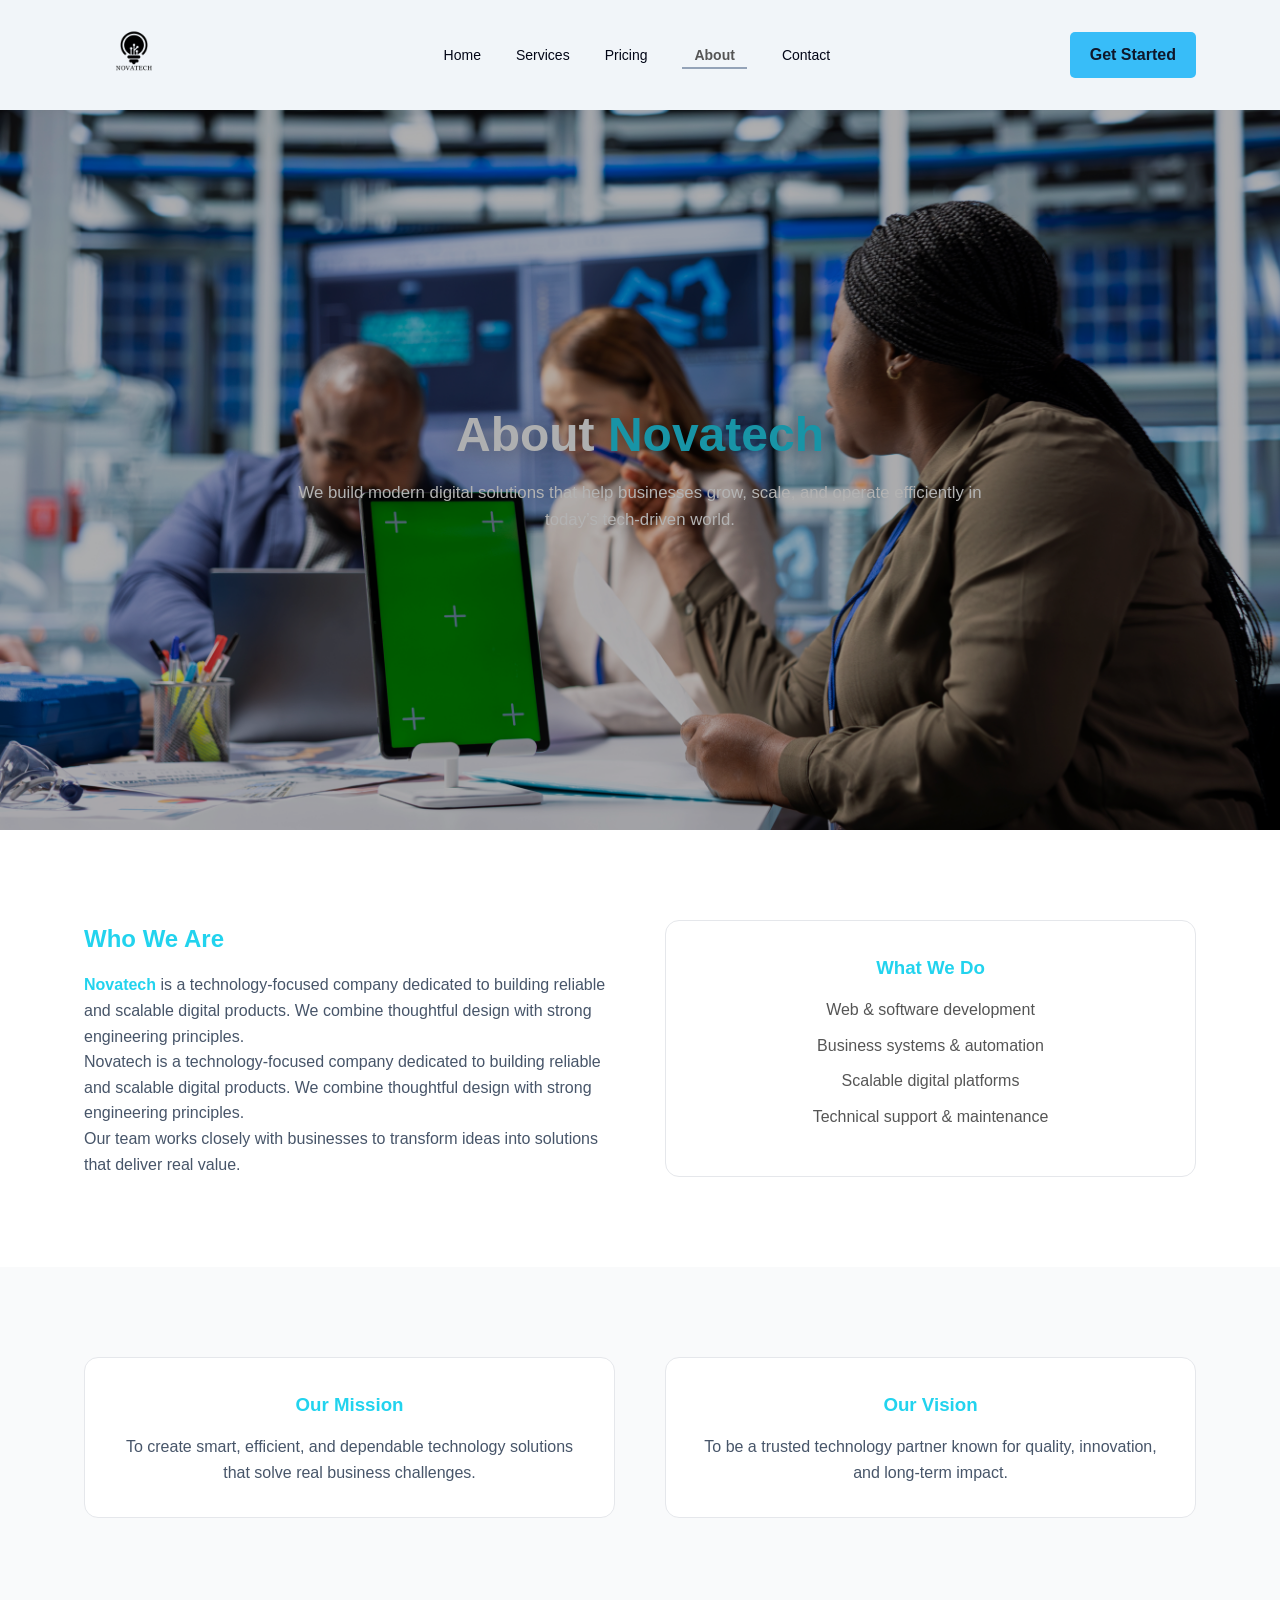
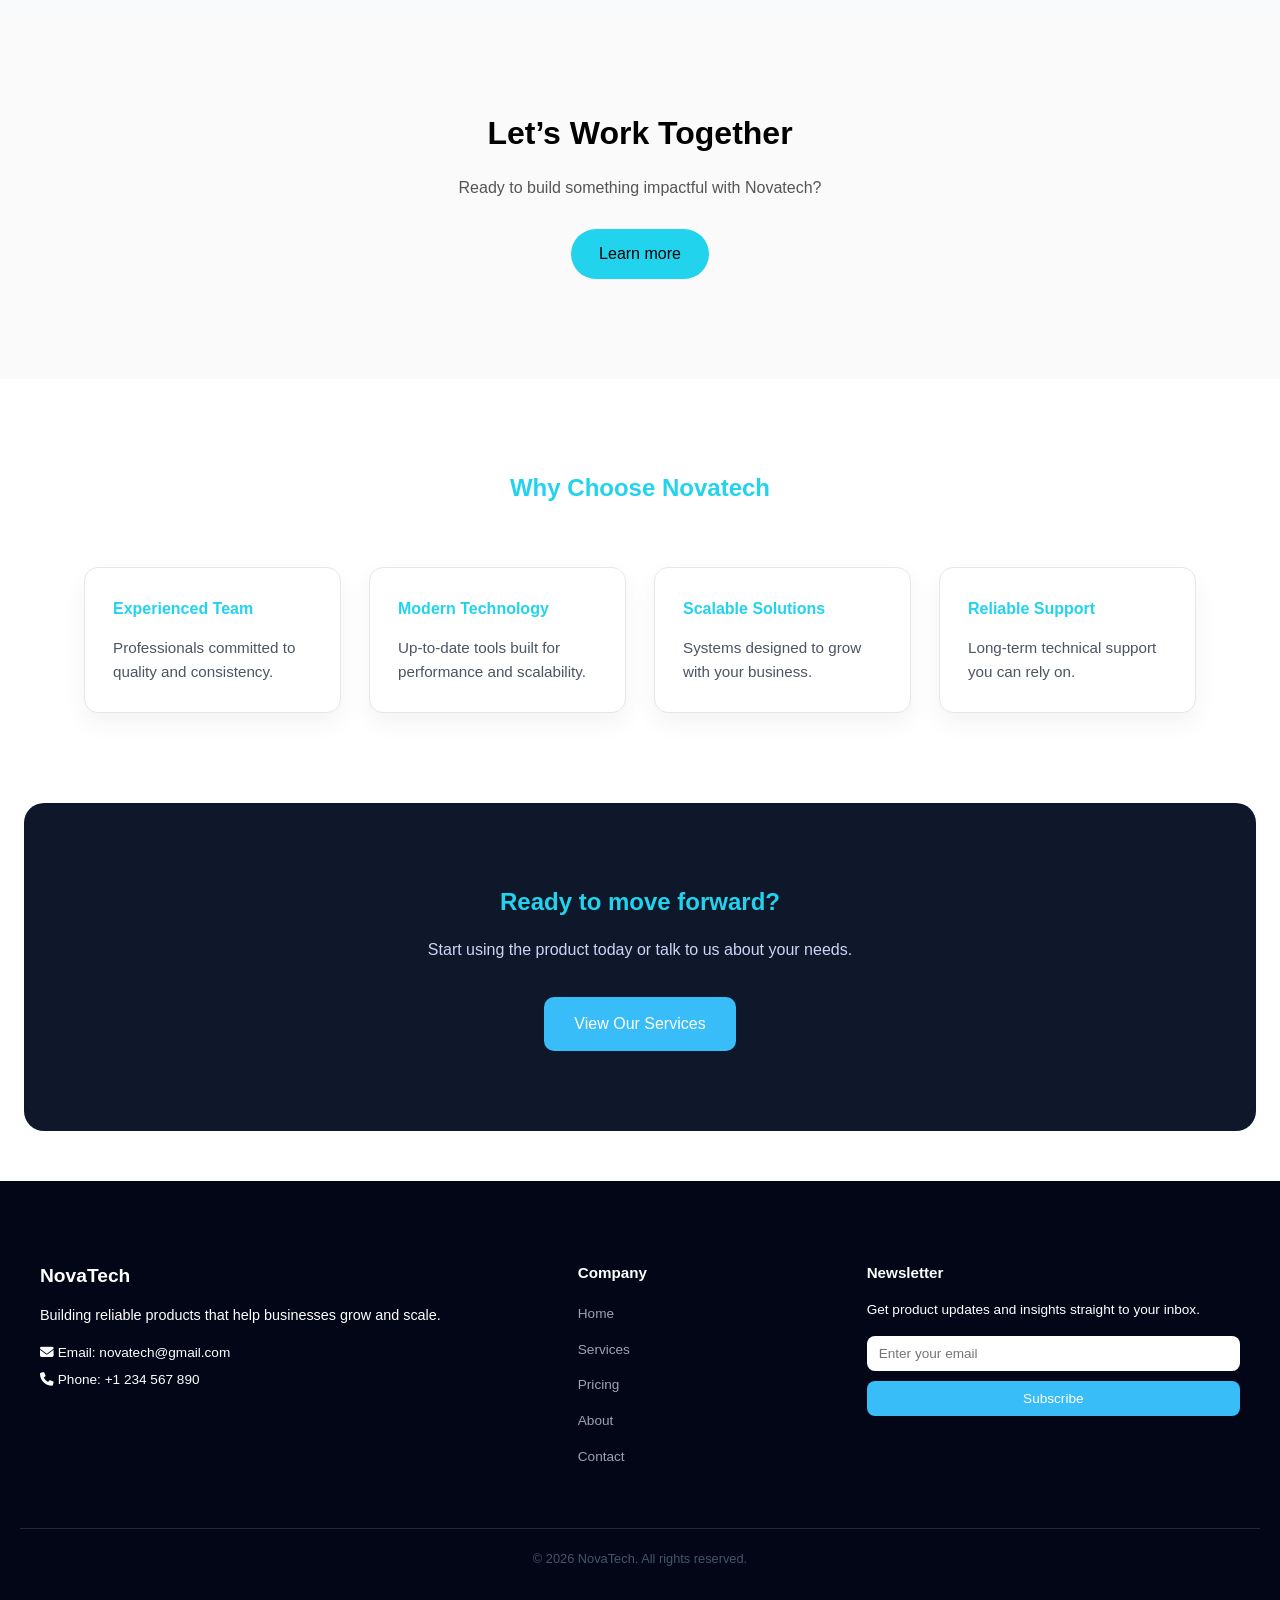
==== About.html @ 7cea9507 "initial commit" ====
<!DOCTYPE html>
<html lang="en">
<head>
  <meta charset="UTF-8" />
  <meta name="viewport" content="width=device-width, initial-scale=1.0" />
  <title>About Us | Novatech</title>
  <link rel="stylesheet" href="style.css" />
   <link rel="icon" href="/favicon.ico">
  <link href="https://fonts.googleapis.com/css2?family=Inter:wght@300;400;500;600;700&display=swap" rel="stylesheet">
  <link
      rel="stylesheet"
      href="https://cdnjs.cloudflare.com/ajax/libs/font-awesome/6.5.1/css/all.min.css"
    />
</head>
<body>

   <header class="header">
      <div class="container">
        <img src="images/NovaTech2.png" alt="NovaTech Logo" class="logo" />
        <nav class="nav">
          <ul role="role" class="nav-list">
            <li role="listitem"><a href="index.html">Home</a></li>
            <li role="listitem"><a href="services.html">Services</a></li>
            <li role="listitem"><a href="Pricing.html">Pricing</a></li>
            <li role="listitem"><a href="About.html" class="nav-link active">About</a></li>
            <li role="listitem"><a href="Contact.html">Contact</a></li>
          </ul>
        </nav>
        <!-- CTA Button -->
        <div class="cta-container">
          <a href="#" class="cta-button">Get Started</a>
          <div class="hamburger">&#9776;</div>
        </div>
      </div>
    </header>

  <!-- Hero -->
  <section class="about-hero animate-about-hero">
    <div class="container">
      <h1>About <span>Novatech</span></h1>
      <p>
        We build modern digital solutions that help businesses grow,
        scale, and operate efficiently in today’s tech-driven world.
      </p>
    </div>
  </section>

  <!-- Who We Are -->
  <section class="about-section">
    <div class="container grid-2">
      <div>
        <h2>Who We Are</h2>
        <span></span>
         <p><strong><span>Novatech</span></strong> is a technology-focused company dedicated to building
          reliable and scalable digital products. We combine thoughtful
          design with strong engineering principles.</p>
        <p>
          Novatech is a technology-focused company dedicated to building
          reliable and scalable digital products. We combine thoughtful
          design with strong engineering principles.
        </p>
        <p>
          Our team works closely with businesses to transform ideas into
          solutions that deliver real value.
        </p>
      </div>

      <div class="card">
        <h3>What We Do</h3>
        <ul>
          <li>Web & software development</li>
          <li>Business systems & automation</li>
          <li>Scalable digital platforms</li>
          <li>Technical support & maintenance</li>
        </ul>
      </div>
    </div>
  </section>

  <!-- Mission & Vision -->
  <section class="about-section alt">
    <div class="container grid-2">
      <div class="card">
        <h3>Our Mission</h3>
        <p>
          To create smart, efficient, and dependable technology solutions
          that solve real business challenges.
        </p>
      </div>
      <div class="card">
        <h3>Our Vision</h3>
        <p>
          To be a trusted technology partner known for quality,
          innovation, and long-term impact.
        </p>
      </div>
    </div>
  </section>

  <section class="about-cta">
    <div class="container">
      <h2>Let’s Work Together</h2>
      <p>Ready to build something impactful with Novatech?</p>
      <a href="index.html" class="btn">Learn more</a>
    </div>
  </section>

  <!-- Why Choose Us -->
  <section class="about-section">
    <div class="container">
      <h2 class="center">Why Choose Novatech</h2>

      <div class="features">
        <div class="feature-card">
          <h4>Experienced Team</h4>
          <p>Professionals committed to quality and consistency.</p>
        </div>
        <div class="feature-card">
          <h4>Modern Technology</h4>
          <p>Up-to-date tools built for performance and scalability.</p>
        </div>
        <div class="feature-card">
          <h4>Scalable Solutions</h4>
          <p>Systems designed to grow with your business.</p>
        </div>
        <div class="feature-card">
          <h4>Reliable Support</h4>
          <p>Long-term technical support you can rely on.</p>
        </div>
      </div>
    </div>
  </section>

   <section class="product-cta animate-product-cta">
        <div class="product-cta-container">
          <h2>Ready to move forward?</h2>
          <p>Start using the product today or talk to us about your needs.</p>

          <div class="product-cta-buttons">
            <a href="pricing.html" class="btn-primary">View Our Services</a>
          </div>
        </div>
      </section>

   <footer class="footer">
  <div class="footer-container">

    <!-- Brand + Contact -->
    <div class="footer-brand">
      <h3>NovaTech</h3>
      <p>Building reliable products that help businesses grow and scale.</p>

      <div class="footer-contact-info">
        <p> <i class="fa-solid fa-envelope"></i> Email: novatech@gmail.com</p>
        <p> <i class="fa-solid fa-phone"></i> Phone: +1 234 567 890</p>
      </div>
    </div>

    <!-- Links -->
    <div class="footer-links">
      <h4>Company</h4>
      <ul>
        <li><a href="index.html">Home</a></li>
        <li><a href="services.html">Services</a></li>
        <li><a href="pricing.html">Pricing</a></li>
        <li><a href="about.html">About</a></li>
        <li><a href="contact.html">Contact</a></li>
      </ul>
    </div>

    <!-- Newsletter -->
    <div class="footer-newsletter">
      <h4>Newsletter</h4>
      <p>Get product updates and insights straight to your inbox.</p>

      <form class="newsletter-form">
        <input type="email" placeholder="Enter your email" required />
        <button type="submit">Subscribe</button>
      </form>
    </div>

  </div>

  <div class="footer-bottom">
    <p>© 2026 NovaTech. All rights reserved.</p>
  </div>
</footer>
      <script src="./js/script.js"></script>
</body>
</html>
---- style.css ----
* {
  margin: 0;
  padding: 0;
  box-sizing: border-box;
}

body {
  font-family: Arial, sans-serif;
  line-height: 1.6;
  color: var(--text-main);
  /* color: #1e1e1e; */
}

:root {
  --heading: #22d3ee;
  --text-main: #555;
  --text-dark: #444;

  --bg-page: #f8fafc;
  --bg-hero: #f0f9ff;
  --bg-section: #ffffff;
  --bg-alt: #f9fafb;
  --bg-cta: #ecfeff;

  --border-light: #e5e7eb;
}

body {
  font-family: "Segoe UI", Tahoma, sans-serif;
}

.logo {
  height: 100px;
  width: auto;
}

.container {
  max-width: 1100px;
  margin: 0 auto;
  padding: 0 20px;
}

header {
  background: #f1f5f9;
  color: #fff;
  padding: 5px 0px;
}

header {
  position: sticky;
  top: 0;
  position: relative;
}

header .container {
  display: flex;
  justify-content: space-between;
  align-items: center;
}

nav a {
  color: #020617;
  margin-left: 20px;
  text-decoration: none;
}

nav a {
  font-size: 14px;
  font-weight: 500;
}

.nav-list {
  list-style: none; /* remove bullets */
  display: flex; /* align horizontally */
  gap: 15px; /* space between items */
  padding: 0; /* remove default padding */
  margin: 0; /* remove default margin */
}

.nav-list a:hover {
  color: #38bdf8;
}

.hero {
  padding: 80px 0;
  text-align: center;
}

.hero h1 {
  font-size: 30px;
  margin-bottom: 20px;
}

.hero {
  min-height: 100vh;
  padding: 80px 20px;

  /* Background image */
  background-image: url("images/background\ img.jpg");
  background-size: cover;
  background-position: center;
  background-repeat: no-repeat;

  display: flex;
  align-items: center;
  color: #fff;
  position: relative;
}

.hero::before {
  content: "";
  position: absolute;
  top: 0;
  left: 0;
  width: 100%;
  height: 100%;
  background: rgba(1, 4, 15, 0.5); /* dark overlay */
  z-index: 1;
}

.hero .container {
  position: relative;
  z-index: 2;
}

.hero p {
  max-width: 600px;
  margin: 15px auto;
  color: #cbd5f5;
  font-size: 16px;
}

.hero button {
  background: #38bdf8;
  border: none;
  color: #020617;
  font-weight: bold;
  border-radius: 6px;
  cursor: pointer;
}

.card {
  border-radius: 10px;
  transition: transform 0.5s ease;
}

.card:hover {
  transform: translateY(-5px);
}

.hero button {
  margin-top: 20px;
  padding: 12px 24px;
}

.card {
  flex: 1;
  padding: 30px;
  background: #f1f5f9;
  text-align: center;
}

.contact {
  padding: 60px 0;
}

section {
  padding: 80px 0;
}

h2,
h3 {
  margin-bottom: 15px;
}

p {
  color: #475569;
}

form {
  display: flex;
  flex-direction: column;
  gap: 15px;
}

input,
textarea {
  padding: 12px;
  border: 1px solid #cbd5e1;
  border-radius: 6px;
  font-size: 14px;
}

input:focus,
textarea:focus {
  outline: none;
  border-color: #38bdf8;
}

.hamburger {
  font-size: 20px;
  cursor: pointer;
  display: none; /* hidden on desktop */
  color: #0f172a;
}


/* CTA Button */
.cta-button {
  padding: 10px 20px;
  background: #38bdf8;
  color: #0f172a;
  font-weight: 600;
  text-decoration: none;
  border-radius: 5px;
  transition: background 0.3s;
}

.cta-button:hover {
  background: #22d3ee;
}

.cta-container {
  display: flex;
  align-items: center;
  gap: 10px;
}

.section-header {
  text-align: center;
  margin-bottom: 40px;
  font-size: 18px;
  color: #22d3ee;
}

.section-header p {
  font-size: 1.1rem;
  color: #111827;
}

.feature-card img {
  max-width: 60px;
  width: 100%;
  height: auto;
  display: block;
  border-radius: 5px;
}

.feature-card {
  /* background-color: #def1fc; */
  padding: 32px 24px;
  border-radius: 12px;
  box-shadow: 0 10px 25px rgba(0, 0, 0, 0.05);
}

.features {
  display: grid;
  grid-template-columns: repeat(4, 1fr);
  gap: 38px;
}

.feature-card h3 {
  font-size: 1.2rem;
  margin-bottom: 12px;
  color: #22d3ee;
}

.feature-card:hover {
  transform: translateY(-8px);
  box-shadow: 0 20px 40px rgba(0, 0, 0, 0.08);
}

.feature-card p {
  font-size: 0.95rem;
  color: #4b5563;
  line-height: 1.6;
}

.services {
    padding: 3rem 1rem;
  }

  .section-header h2 {
    font-size: 1.6rem;
  }

  .section-header p {
    font-size: 0.95rem;
  }

  .services-grid {
    gap: 1.5rem;
  }

  .service-card {
    padding: 1.25rem;
  }

  .service-card img {
    height: 160px;
  }

  .service-card h3 {
    font-size: 1.1rem;
  }

  .service-card p {
    font-size: 0.9rem;
  }

  .services {
  padding: 4rem 1.5rem;
  background-color: #f9fafb;
}

.services .container {
  max-width: 1200px;
  margin: 0 auto;
}

.section-header {
  text-align: center;
  max-width: 600px;
  margin: 0 auto 3rem;
}

.section-header h2 {
  font-size: 2rem;
  margin-bottom: 0.75rem;
}

.section-header p {
  color: #555;
  line-height: 1.6;
}

.services-grid {
  display: grid;
  grid-template-columns: repeat(auto-fit, minmax(250px, 1fr));
  gap: 2rem;
}

.service-card {
  background: #ffffff;
  border-radius: 12px;
  padding: 1.5rem;
  text-align: center;
  transition: transform 0.3s ease, box-shadow 0.3s ease;
}

.service-card img {
  width: 100%;
  height: 180px;
  object-fit: cover;
  border-radius: 8px;
  margin-bottom: 1rem;
}

.service-card h3 {
  font-size: 1.25rem;
  margin-bottom: 0.5rem;
}

.service-card p {
  color: #666;
  font-size: 0.95rem;
  line-height: 1.6;
}

.service-card:hover {
  transform: translateY(-6px);
  box-shadow: 0 12px 25px rgba(0, 0, 0, 0.08);
}

.how-it-works {
  padding: 3rem 1.5rem;
  /* background-color: #f9fafb; */
}

.steps-grid {
  display: grid;
  grid-template-columns: repeat(auto-fit, minmax(260px, 1fr));
  gap: 2rem;
  margin-top: 3rem;
}

.step-card {
  background: #ffffff;
  padding: 2.5rem 2rem;
  border-radius: 14px;
  box-shadow: 0 10px 25px rgba(0, 0, 0, 0.05);
  transition: transform 0.3s ease, box-shadow 0.3s ease;
}

.step-card:hover {
  transform: translateY(-6px);
  box-shadow: 0 18px 40px rgba(0, 0, 0, 0.08);
}

.step-number {
  display: inline-block;
  font-size: 2rem;
  font-weight: 700;
  color: black;
  margin-bottom: 1rem;
}

.step-card h3 {
  font-size: 1.25rem;
  margin-bottom: 0.75rem;
  color: #22d3ee;
}

.step-card p {
  font-size: 0.95rem;
  color: #555;
}


.testimonials {
  padding: 80px 20px;
  background-color: #f9fafb;
}

.testimonials-container {
  max-width: 1200px;
  margin: 0 auto;
}

.section-header {
  text-align: center;
  margin-bottom: 50px;
}

.section-header h2 {
  font-size: 2.2rem;
  margin-bottom: 10px;
}

.section-header p {
  color: #6b7280;
  font-size: 1rem;
}

.testimonial-grid {
  display: grid;
  grid-template-columns: repeat(3, 1fr);
  gap: 30px;
}

.testimonial-card {
  background: #ffffff;
  padding: 30px;
  border-radius: 16px;
  box-shadow: 0 10px 25px rgba(0, 0, 0, 0.06);
  display: flex;
  flex-direction: column;
  justify-content: space-between;
}

.testimonial-text {
  font-size: 0.95rem;
  line-height: 1.6;
  color: #374151;
  margin-bottom: 25px;
}

.testimonial-user {
  display: flex;
  align-items: center;
  gap: 15px;
}

.testimonial-user img {
  width: 50px;
  height: 50px;
  border-radius: 50%;
  object-fit: cover;
}

.testimonial-user h4 {
  font-size: 0.95rem;
  margin: 0;
  color: #22d3ee;
}

.testimonial-user span {
  font-size: 0.8rem;
  color: #6b7280;
}

.product-cta {
  background-color: #0f172a;
  padding: 80px 20px;
  margin: 0 24px;   
  color: #ffffff;
  text-align: center;
  border-radius: 20px; 
  margin-bottom: 50px;
}


.product-cta-container {
  max-width: 900px;
  margin: 0 auto;
}

.product-cta h2 {
  font-size: 1.5rem;
  font-weight: 600;
  margin-bottom: 15px;
}

.product-cta p {
  font-size: 1rem;
  color: #cbd5f5;
  margin-bottom: 35px;
}

.product-cta-buttons {
  display: flex;
  justify-content: center;
  gap: 20px;
  flex-wrap: wrap;
}

.btn-primary {
  background-color: #38bdf8;
  color: #ffffff;
  padding: 14px 30px;
  border-radius: 10px;
  text-decoration: none;
}

.btn-primary:hover {
  background-color: #22d3ee;
}

.btn-outline {
  border: 1px solid #94a3b8;
  color: #ffffff;
  padding: 14px 30px;
  border-radius: 10px;
  text-decoration: none;
}

.footer {
  background-color: #020617;
  color: #9ca3af;
  padding: 80px 20px 30px;
}

.footer-container {
  max-width: 1200px;
  margin: 0 auto;
  display: grid;
  grid-template-columns: 2fr 1fr 1.5fr;
  gap: 40px;
}

/* Brand */
.footer-brand h3 {
  color: #ffffff;
  margin-bottom: 12px;
  font-size: 1.2rem;
}

.footer-brand p {
  font-size: 0.9rem;
  line-height: 1.6;
  margin-bottom: 15px;
  color: #ffffff;
}

.footer-contact-info p {
  font-size: 0.85rem;
  margin-bottom: 6px;
}

/* Links */
.footer-links h4,
.footer-newsletter h4 {
  color: #ffffff;
  font-size: 0.95rem;
  margin-bottom: 15px;
}

.footer-links ul {
  list-style: none;
  padding: 0;
  margin: 0;
}

.footer-links li {
  margin-bottom: 10px;
}

.footer-links a {
  color: #9ca3af;
  text-decoration: none;
  font-size: 0.85rem;
}

.footer-links a:hover {
  color: #ffffff;
}

/* Newsletter */
.footer-newsletter p {
  font-size: 0.85rem;
  margin-bottom: 15px;
  line-height: 1.5;
  color: #ffffff;
}

.newsletter-form {
  display: flex;
  gap: 10px;
}

.newsletter-form input {
  flex: 1;
  padding: 10px 12px;
  border-radius: 8px;
  border: none;
  outline: none;
  font-size: 0.85rem;
}

.newsletter-form button {
  background-color: #38bdf8;
  color: #ffffff;
  border: none;
  padding: 10px 16px;
  border-radius: 8px;
  cursor: pointer;
  font-size: 0.85rem;
}

.newsletter-form button:hover {
  opacity: 0.9;
  color: #000;
}

/* Bottom */
.footer-bottom {
  text-align: center;
  margin-top: 50px;
  padding-top: 20px;
  border-top: 1px solid #1e293b;
  font-size: 0.8rem;
}

.nav-link {
  text-decoration: none;
  color: #555;
  padding: 8px 12px;
  position: relative;
}

.nav-link.active {
  /* color: #0d6efd; */
  font-weight: 600;
}

.nav-link.active::after {
  content: "";
  position: absolute;
  left: 0;
  bottom: 2px;
  width: 100%;
  height: 2px;
  background-color: #94a3b8;
}

.hero-services {
  position: relative;
  min-height: 100vh;
  background: url("./images/service.jpg") center/cover no-repeat;
  display: flex;
  align-items: center;
  padding: 0 5%;
}

.hero-overlay {
  position: absolute;
  inset: 0;
  /* background: rgba(0, 0, 0, 0.40); */
}

.hero-inner {
  position: relative;
  width: 100%;
  max-width: 1200px;
  margin: auto;
  display: flex;
  justify-content: flex-end;
}

.hero-content {
  max-width: 520px;
  color: #ffffff;
  text-align: left;
}

.hero-content h1 {
  font-size: 3rem;
  font-weight: 700;
  line-height: 1.2;
}

.hero-content h1 span {
  color: #22d3ee;
}

.hero-content p {
  margin: 20px 0 32px;
  font-size: 1.05rem;
  color: #e0e0e0;
}

.hero-actions {
  display: flex;
  gap: 16px;
  flex-wrap: wrap;
}

/* BUTTONS */
.btn {
  padding: 12px 28px;
  border-radius: 30px;
  text-decoration: none;
  font-weight: 500;
  transition: 0.3s ease;
}

.btn.primary {
  background: #22d3ee;
  color: #000;
}

.btn.primary:hover {
  background: #ffffff;
}

.btn.secondary {
  background: #ffffff;
  color: #000;
}

.btn.secondary:hover {
  background: #f1f1f1;
}

/* ABOUT SECTION */
.about {
  padding: 80px 20px;
  background: #fafafa;
}

.about-wrapper {
  max-width: 1100px;
  margin: auto;
  display: grid;
  grid-template-columns: 1fr 1fr;
  gap: 50px;
  align-items: center;
}

.about-text h2 {
  font-size: 2rem;
  margin-bottom: 20px;
}

.about-text p {
  margin-bottom: 15px;
  color: #555;
}

.about-image img {
  width: 100%;
  border-radius: 14px;
}

/* SERVICES SECTION */
.services {
  padding: 80px 20px;
}

.services-header {
  text-align: center;
  margin-bottom: 50px;
  color: #22d3ee;
}

.services-header span {
  display: block;
  width: 60px;
  height: 3px;
  background: #1e293b;
  margin: 12px auto 0;
}

.services-grid {
  max-width: 1100px;
  margin: auto;
  display: grid;
  grid-template-columns: repeat(auto-fit, minmax(240px, 1fr));
  gap: 30px;
}

.service-card {
  background: #fafafa;
  padding: 40px 25px;
  border-radius: 14px;
  text-align: center;
  transition: 0.3s ease;
}

.service-card:hover {
  transform: translateY(-6px);
  box-shadow: 0 15px 35px rgba(0, 0, 0, 0.08);
}

.service-card .icon {
  font-size: 2rem;
  margin-bottom: 10px;
}

/* pricing styling */
.pricing-hero {
  padding: 100px 20px 60px;
  text-align: center;
  max-width: 800px;
  margin: auto;
}

.pricing-hero h1 {
  font-size: 2.5rem;
  margin-bottom: 15px;
  color: #000;
}

.pricing-hero h1 span {
  color: #22d3ee;
}

.pricing-hero p {
  color: #555;
  font-size: 1.05rem;
}

/* PRICING SECTION */
.pricing {
  padding: 60px 20px 100px;
}

.pricing-grid {
  max-width: 1100px;
  margin: auto;
  display: grid;
  grid-template-columns: repeat(auto-fit, minmax(260px, 1fr));
  gap: 30px;
}

/* PRICING CARD */
.pricing-card {
  border: 1px solid #eaeaea;
  border-radius: 16px;
  padding: 30px 30px;
  text-align: center;
  transition: 0.3s ease;
  position: relative;
  background: #fff;
}

.pricing-card:hover {
  transform: translateY(-6px);
  box-shadow: 0 15px 40px rgba(0,0,0,0.08);
}

.pricing-card h3 {
  font-size: 1.4rem;
  margin-bottom: 10px;
}

.price {
  font-size: 2.2rem;
  font-weight: 700;
  margin: 20px 0;
}

.price span {
  font-size: 0.9rem;
  font-weight: 400;
  color: #777;
}

.price.contact {
  font-size: 1.6rem;
}

/* FEATURED PLAN */
.featured {
  border-color: #22d3ee;
  transform: scale(1.03);
}

.featured .price {
  color: #22d3ee;
}

.badge {
  position: absolute;
  top: -12px;
  left: 50%;
  transform: translateX(-50%);
  background: #22d3ee;
  color: #000;
  padding: 6px 14px;
  border-radius: 20px;
  font-size: 0.75rem;
  font-weight: 600;
}

/* FEATURES LIST */
.pricing-card ul {
  list-style: none;
  margin: 30px 0;
}

.pricing-card li {
  margin-bottom: 12px;
  color: #555;
}

/* BUTTONS */
.btn {
  display: inline-block;
  padding: 12px 28px;
  border-radius: 30px;
  text-decoration: none;
  font-weight: 500;
  transition: 0.3s ease;
}

.btn.primary {
  background: #f4a261;
  color: #000;
}

.btn.primary:hover {
  background: #e5924b;
}

.btn.outline {
  border: 1px solid #22d3ee;
  color: #000;
}

.btn.outline:hover {
  background: #f5f5f5;
}

/* PRICING FAQ */
.pricing-faq {
  padding: 80px 20px 100px;
  background: #fafafa;
}

.faq-wrapper {
  max-width: 900px;
  margin: auto;
  text-align: center;
}

.faq-wrapper h2 {
  font-size: 1.8rem;
  margin-bottom: 10px;
  color: #22d3ee;
}

.faq-intro {
  color: #555;
  margin-bottom: 50px;
  font-size: 1.05rem;
}

.faq-list {
  display: grid;
  grid-template-columns: 1fr 1fr;
  gap: 30px;
  text-align: left;
}

.faq-item {
  background: #ffffff;
  padding: 30px 25px;
  border-radius: 14px;
  border: 1px solid #eaeaea;
}

.faq-item h4 {
  font-size: 1.1rem;
  margin-bottom: 10px;
  color: #22d3ee;
}

.faq-item p {
  color: #555;
  font-size: 0.95rem;
  line-height: 1.6;
}

.container {
  width: 90%;
  max-width: 1100px;
  margin: auto;
}

/* HERO */
.container {
  width: 90%;
  max-width: 1200px;
  margin: auto;
}

/* Hero */
.about-hero {
  background: var(--bg-hero);
  padding: 120px 0;
  text-align: center;
}

.about-hero h1 {
  color: black;
  font-size: 3rem;
  margin-bottom: 16px;
}

h1 span {
  color: #22d3ee;
}

.about-hero p {
  max-width: 720px;
  margin: auto;
  color: #fff;
  font-size: 1.05rem;
  font-weight: 500;
}

/* Sections */
.about-section {
  padding: 90px 0;
  background: var(--bg-section);
}

.about-section.alt {
  background: var(--bg-alt);
}

.grid-2 {
  display: grid;
  grid-template-columns: repeat(2, 1fr);
  gap: 50px;
}

.center {
  text-align: center;
  margin-bottom: 60px;
}

h2, h3, h4 {
  color: var(--heading);
  margin-bottom: 14px;
}

/* Cards */
.card {
  background: #ffffff;
  padding: 32px;
  border-radius: 14px;
  border: 1px solid var(--border-light);
}

.card ul {
  list-style: none;
}

.card ul li {
  margin-bottom: 10px;
  color: var(--text-main);
}

/* Features */
.features {
  display: grid;
  grid-template-columns: repeat(4, 1fr);
  gap: 28px;
}

.feature-card {
  background: #ffffff;
  padding: 28px;
  border-radius: 14px;
  border: 1px solid var(--border-light);
  transition: transform 0.3s ease, box-shadow 0.3s ease;
}

.feature-card:hover {
  transform: translateY(-6px);
  box-shadow: 0 10px 30px rgba(0, 0, 0, 0.06);
}

/* CTA */
.about-cta {
  background: #fafafa;
  padding: 100px 0;
  text-align: center;
}

.about-cta h2 {
  font-size: 2rem;
  color: black;
}

.about-cta p {
  margin: 16px 0 28px;
  color: var(--text-main);
}

.btn {
  display: inline-block;
  padding: 14px 36px;
  border-radius: 999px;
  background: var(--heading);
  color: black;
  text-decoration: none;
  font-weight: 600;
}

.btn:hover {
  background: #f5f5f5;
}

.about-hero {
  min-height: 80vh;
  background-image: url("./images/about\ hero\ img.jpg");
  background-size: cover;
  background-position: center;
  background-repeat: no-repeat;

  position: relative;
  display: flex;
  align-items: center;
  padding: 0 5%;
}

.about-hero::before {
  content: "";
  position: absolute;
  inset: 0;
  background: rgba(0, 0, 0, 0.3);
  z-index: 1;
}

.hero-content {
  position: relative;
  z-index: 2;
  max-width: 600px;
}

.about-hero h1 {
  color: #f9fafb;
  font-size: 3rem;
  line-height: 1.2;
  text-shadow: 0 4px 20px rgba(0, 0, 0, 0.35);
}

/* contact styling start here */
/* Contact Hero */
.contact-hero {
  text-align: center;
  padding: 6rem 5% 4rem;
  background: #f9fafb;
}

.contact-hero h1 {
  font-size: 3rem;
  color: #111;
}

.contact-hero h1 span {
  color: #22d3ee;
}

.contact-hero p {
  margin-top: 1rem;
  color: #555;
  max-width: 600px;
  margin-inline: auto;
}

/* Contact Section */
.contact-section {
  padding: 5rem 5%;
  background: #ffffff;
}

.contact-container {
  max-width: 1100px;
  margin: auto;
  display: grid;
  grid-template-columns: 1fr 1fr;
  gap: 3rem;
}

/* Contact Info */
.contact-info h2 {
  color: #111;
  margin-bottom: 1rem;
}

.contact-info p {
  color: #555;
  margin-bottom: 2rem;
}

.contact-info ul {
  list-style: none;
  padding: 0;
}

.contact-info li {
  display: flex;
  align-items: center;
  gap: 1rem;
  margin-bottom: 1.2rem;
  color: #555;
}

.contact-info i {
  color: #22d3ee;
  font-size: 1.2rem;
}

/* Contact Form */
.contact-form {
  background: #f9fafb;
  padding: 2.5rem;
  border-radius: 12px;
}

.contact-form h2 {
  margin-bottom: 1.5rem;
  color: #111;
}

.contact-form form {
  display: flex;
  flex-direction: column;
  gap: 1rem;
}

.contact-form input,
.contact-form textarea {
  padding: 0.9rem 1rem;
  border: 1px solid #e5e7eb;
  border-radius: 8px;
  font-size: 0.95rem;
}

.contact-form input:focus,
.contact-form textarea:focus {
  outline: none;
  border-color: #22d3ee;
}

.contact-form button {
  margin-top: 1rem;
  padding: 0.9rem;
  border: none;
  border-radius: 8px;
  background: #22d3ee;
  color: #fff;
  font-size: 1rem;
  cursor: pointer;
  transition: background 0.3s ease;
}

.contact-form button:hover {
  background: #0ea5b7;
}


/* Responsive adjustments */
@media (max-width: 768px) {
  header .container {
    /* flex-direction: column; */
    gap: 10px;
  }

   .footer-container {
    grid-template-columns: 1fr;
    text-align: center;
  }

  .newsletter-form {
    flex-direction: column;
  }

  .newsletter-form button {
    width: 100%;
  }

   .contact-container {
    grid-template-columns: 1fr;
  }

  .contact-hero h1 {
    font-size: 1.8rem;
  }

  .feature-grid {
    flex-direction: column;
  }


   .hamburger {
    display: block;
  }

  .hamburger,
  .cta-button {
    display: inline-block;
  }

   .cta-button {
    position: static;       /* remove absolute positioning */
    /*margin-left: 8rem;      /* small space between hamburger and CTA */
    padding: 10px 20px;
    font-size: 16px;
  }

   .nav {
    display: none;
    position: absolute;
    top: 70px; /* adjust based on header height */
    left: 0;
    width: 100%;
    background: #0f172a;
    z-index: 100;
  }

   .nav-list {
    flex-direction: column;
    align-items: center;
    gap: 15px;
    width: 100%;
    text-align: center;
    padding: 20px 0;
  }

   .nav-list li a {
    display: block;             /* make full width clickable */
    padding: 5px 0;            /* spacing for tapping */
    font-size: 18px;            /* bigger for mobile */
    color: #fff;
    text-decoration: none;
  }

  .nav-list li a:hover {
    background: #1e293b;        /* slightly darker */
    border-radius: 6px;
  }

   .nav.active {
    display: flex;
  }

  .hero {
    text-align: center;
    padding: 100px 20px;
  }

  .hero h1 {
    font-size: 30px;
  }

   .faq-list {
    grid-template-columns: 1fr;
  }

  .faq-wrapper h2 {
    font-size: 1.9rem;
  }    
}

@media (max-width: 1024px) {
  .features {
    grid-template-columns: repeat(2, 1fr);
  }
}

@media (max-width: 600px) {
  .features {
    grid-template-columns: 1fr;
  }
}

@media (max-width: 900px) {
  .testimonial-grid {
    grid-template-columns: repeat(2, 1fr);
  }
}

@media (max-width: 600px) {
  .testimonials {
    padding: 60px 15px;
  }

  .section-header h2 {
    font-size: 1.8rem;
  }

  .testimonial-grid {
    grid-template-columns: 1fr;
  }

  .testimonial-card {
    padding: 25px;
  }
}

* {
  margin: 0;
  padding: 0;
  box-sizing: border-box;
}

.hero-overlay {
  position: absolute;
  inset: 0;
  background: rgba(0, 0, 0, 0.60);
}

.hero-inner {
  position: relative;
  width: 100%;
  max-width: 1200px;
  margin: auto;
  display: flex;
  justify-content: flex-end;
}

.hero-content {
  max-width: 520px;
  color: #ffffff;
  text-align: left;
}

.hero-content h1 {
  font-size: 3rem;
  font-weight: 700;
  line-height: 1.2;
}

.hero-content h1 span {
  color: #22d3ee;
}

.hero-content p {
  margin: 20px 0 32px;
  font-size: 1.05rem;
  color: #e0e0e0;
}

.hero-actions {
  display: flex;
  gap: 16px;
  flex-wrap: wrap;
}

/* BUTTONS */
.btn {
  padding: 12px 28px;
  border-radius: 30px;
  text-decoration: none;
  font-weight: 500;
  transition: 0.3s ease;
}

.btn.primary {
  background: #22d3ee;
  color: #000;
}

.btn.primary:hover {
  background: #ffffff;
}

.btn.secondary {
  background: #ffffff;
  color: #000;
}

.btn.secondary:hover {
  background: #f1f1f1;
}

/* ABOUT SECTION */
.about {
  padding: 80px 20px;
  background: #fafafa;
}

p span {
  color: #22d3ee;
}

h2 span {
  color: #555;
}

.about-wrapper {
  max-width: 1100px;
  margin: auto;
  display: grid;
  grid-template-columns: 1fr 1fr;
  gap: 50px;
  align-items: center;
}

.about-text h2 {
  font-size: 2rem;
  margin-bottom: 20px;
}

.about-text h2 span {
  color: #22d3ee;
}

.about-text p {
  margin-bottom: 15px;
  color: #555;
}

.about-image img {
  width: 100%;
  border-radius: 14px;
}

/* SERVICES SECTION */
.services {
  padding: 80px 20px;
}

.services-header {
  text-align: center;
  margin-bottom: 50px;
}

.services-header span {
  display: block;
  width: 60px;
  height: 3px;
  background: #1e293b;
  margin: 12px auto 0;
}

.services-grid {
  max-width: 1100px;
  margin: auto;
  display: grid;
  grid-template-columns: repeat(auto-fit, minmax(240px, 1fr));
  gap: 30px;
}

.service-card {
  background: #fafafa;
  padding: 40px 25px;
  border-radius: 14px;
  text-align: center;
  transition: 0.3s ease;
}

.service-card:hover {
  transform: translateY(-6px);
  box-shadow: 0 15px 35px rgba(0, 0, 0, 0.08);
}

.service-card .icon {
  font-size: 2rem;
  margin-bottom: 15px;
}

@keyframes fadeSlideIn {
  from {
    opacity: 0;
    transform: translateX(40px);
  }
  to {
    opacity: 1;
    transform: translateX(0);
  }
}

@keyframes fadeUp {
  from {
    opacity: 0;
    transform: translateY(20px);
  }
  to {
    opacity: 1;
    transform: translateY(0);
  }
}

.animate-hero {
  opacity: 0;
  animation: fadeSlideIn 0.9s ease-out forwards;
}

.animate-contact-hero {
  opacity: 0;
  animation: fadeSlideIn 0.9s ease-out forwards;
}

.animate-pricing-hero {
  opacity: 0;
  animation: fadeSlideIn 0.9s ease-out forwards;
}

.animate-about-hero{
  opacity: 0;
  animation: fadeSlideIn 0.9s ease-out forwards;
}

.animate-pricing-grid {
  opacity: 0;
  animation: fadeUp 0.8s ease-out forwards;
  animation-delay: 0.60s;
}

.animate-cta {
  opacity: 0;
  animation: fadeUp 0.8s ease-out forwards;
  animation-delay: 0.4s;
}

.animate-testimonials {
  opacity: 0;
  animation: fadeUp 0.8s ease-out forwards;
  animation-delay: 0.60s;
}

.animate-why-choose-us {
  opacity: 0;
  animation: fadeUp 0.8s ease-out forwards;
  animation-delay: 0.60s;
}

.animate-product-cta {
  opacity: 0;
  animation: fadeUp 0.8s ease-out forwards;
  animation-delay: 0.60s;
}

/* RESPONSIVE */
@media (max-width: 900px) {
  .hero-inner {
    justify-content: center;
  }

  .hero-content {
    text-align: center;
  }

  .hero-actions {
    justify-content: center;
  }

  .hero-content h1 {
    font-size: 2.2rem;
  }

  .about-wrapper {
    grid-template-columns: 1fr;
    text-align: center;
  }
}

@media (max-width: 500px) {
  .hero-content h1 {
    font-size: 1.9rem;
  }

  .about-cta h2 {
  font-size: 1.8rem;
  color: black;
}

 .about-hero h1 {
    font-size: 1.8rem;
  }

  .hero-content p {
    font-size: 0.95rem;
  }
}

@media (max-width: 500px) {
  .pricing-hero h1 {
    font-size: 2rem;
  }

  .price {
    font-size: 1.9rem;
  }
}

@media (max-width: 900px) {
  .grid-2 {
    grid-template-columns: 1fr;
  }

  .features {
    grid-template-columns: repeat(2, 1fr);
  }

  .about-hero h1 {
    font-size: 2.3rem;
  }
}

@media (max-width: 500px) {
  .features {
    grid-template-columns: 1fr;
  }
}
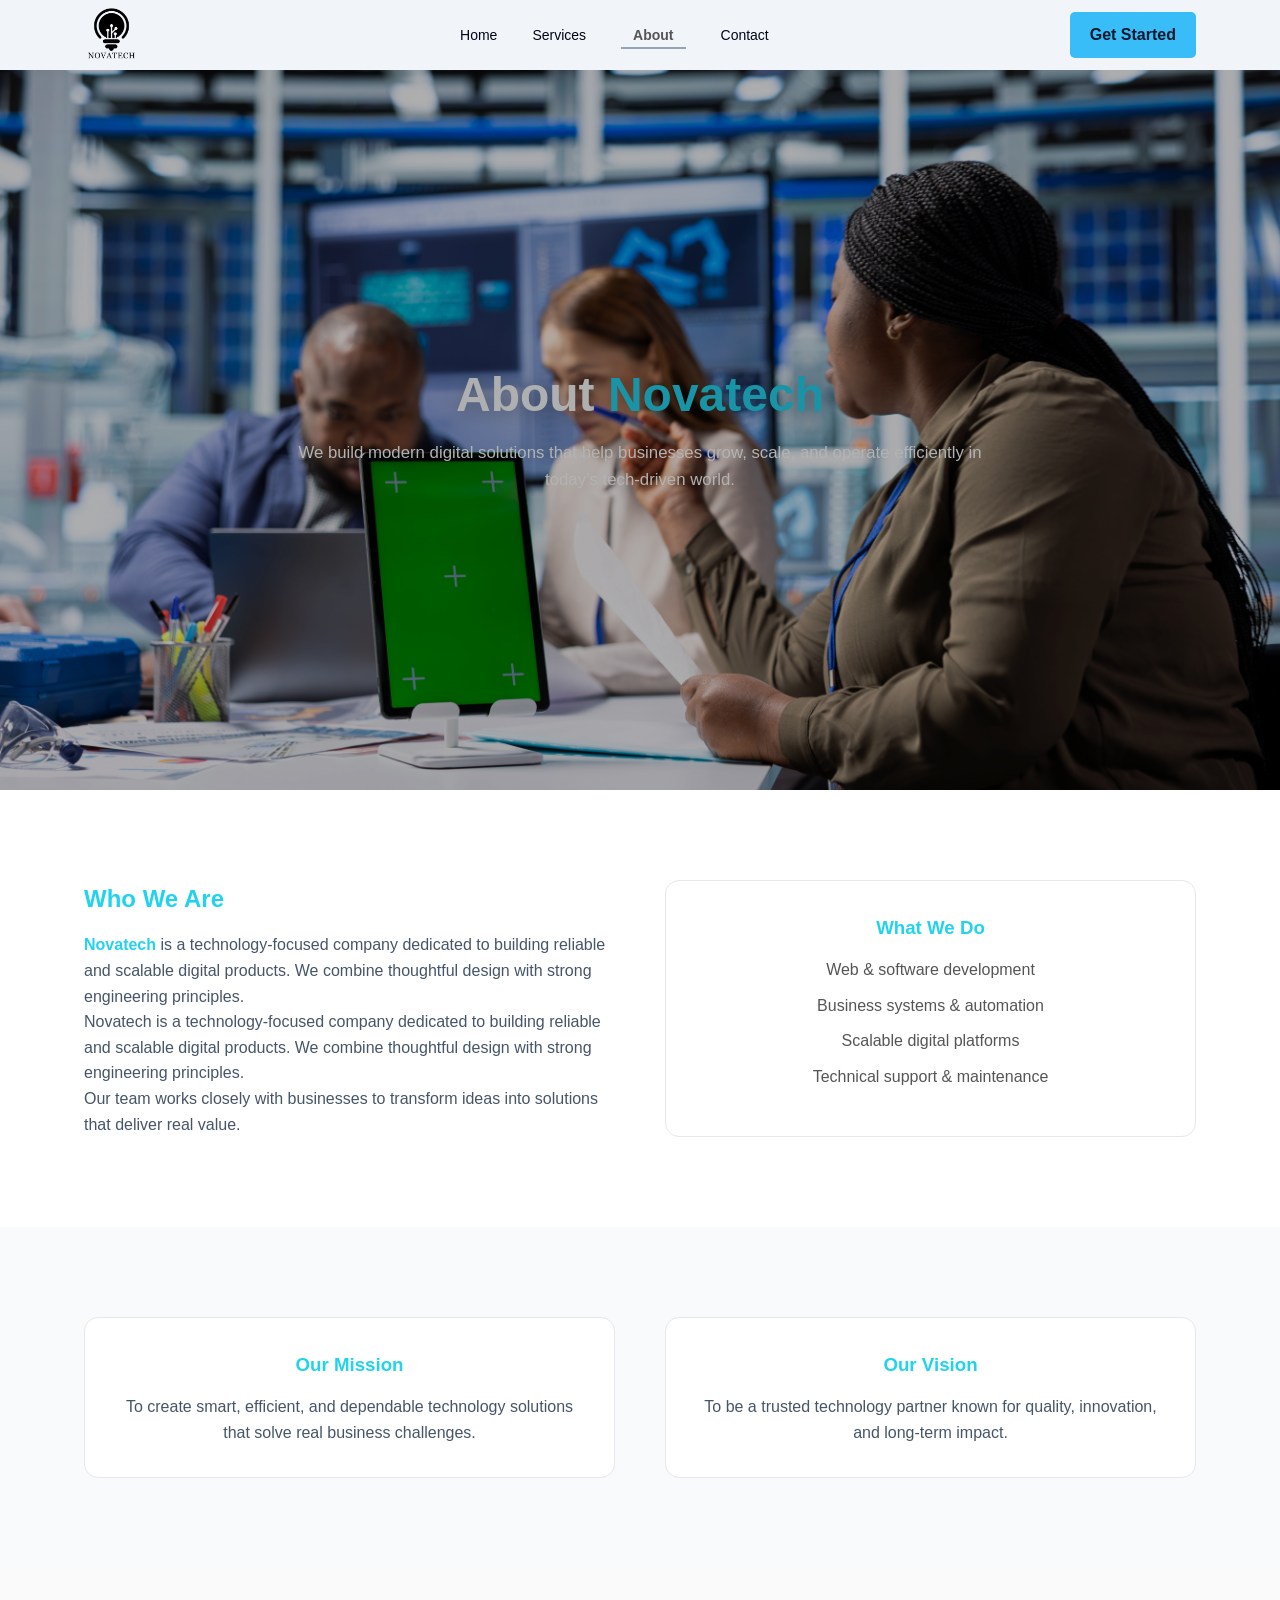
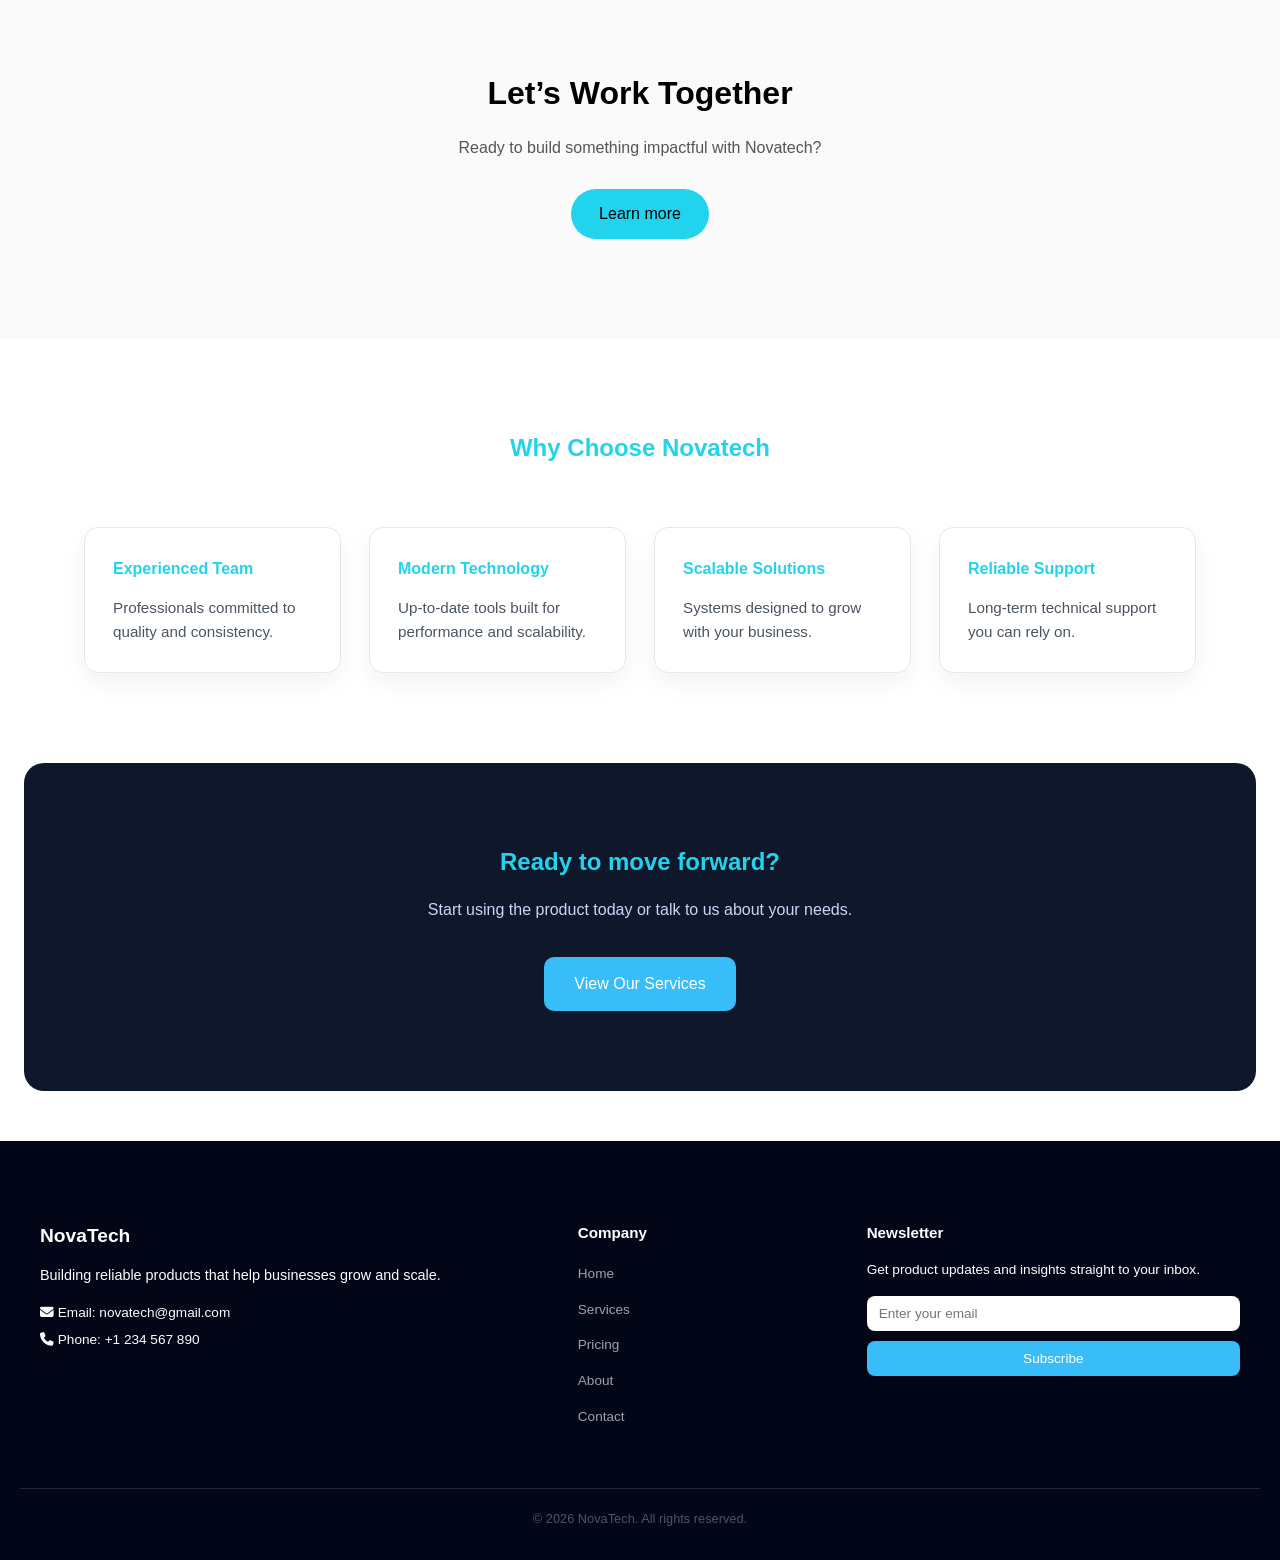
==== commit e031539b: "Update favicon and logo; remove unused image and adjust styles - Replaced the old logo image (NovaTe" ====
--- a/About.html
+++ b/About.html
@@ -16,12 +16,11 @@
 
    <header class="header">
       <div class="container">
-        <img src="images/NovaTech2.png" alt="NovaTech Logo" class="logo" />
+        <img src="images/logo.png" alt="NovaTech Logo" class="logo" />
         <nav class="nav">
           <ul role="role" class="nav-list">
             <li role="listitem"><a href="index.html">Home</a></li>
             <li role="listitem"><a href="services.html">Services</a></li>
-            <li role="listitem"><a href="Pricing.html">Pricing</a></li>
             <li role="listitem"><a href="About.html" class="nav-link active">About</a></li>
             <li role="listitem"><a href="Contact.html">Contact</a></li>
           </ul>
--- a/style.css
+++ b/style.css
@@ -30,7 +30,7 @@
 }
 
 .logo {
-  height: 100px;
+  height: 60px;
   width: auto;
 }
 
@@ -542,6 +542,12 @@
   padding: 14px 30px;
   border-radius: 10px;
   text-decoration: none;
+}
+
+.btn-outline:hover {
+  background-color: #f5f5f5;
+  color: #000;
+  font-style: italic;
 }
 
 .footer {
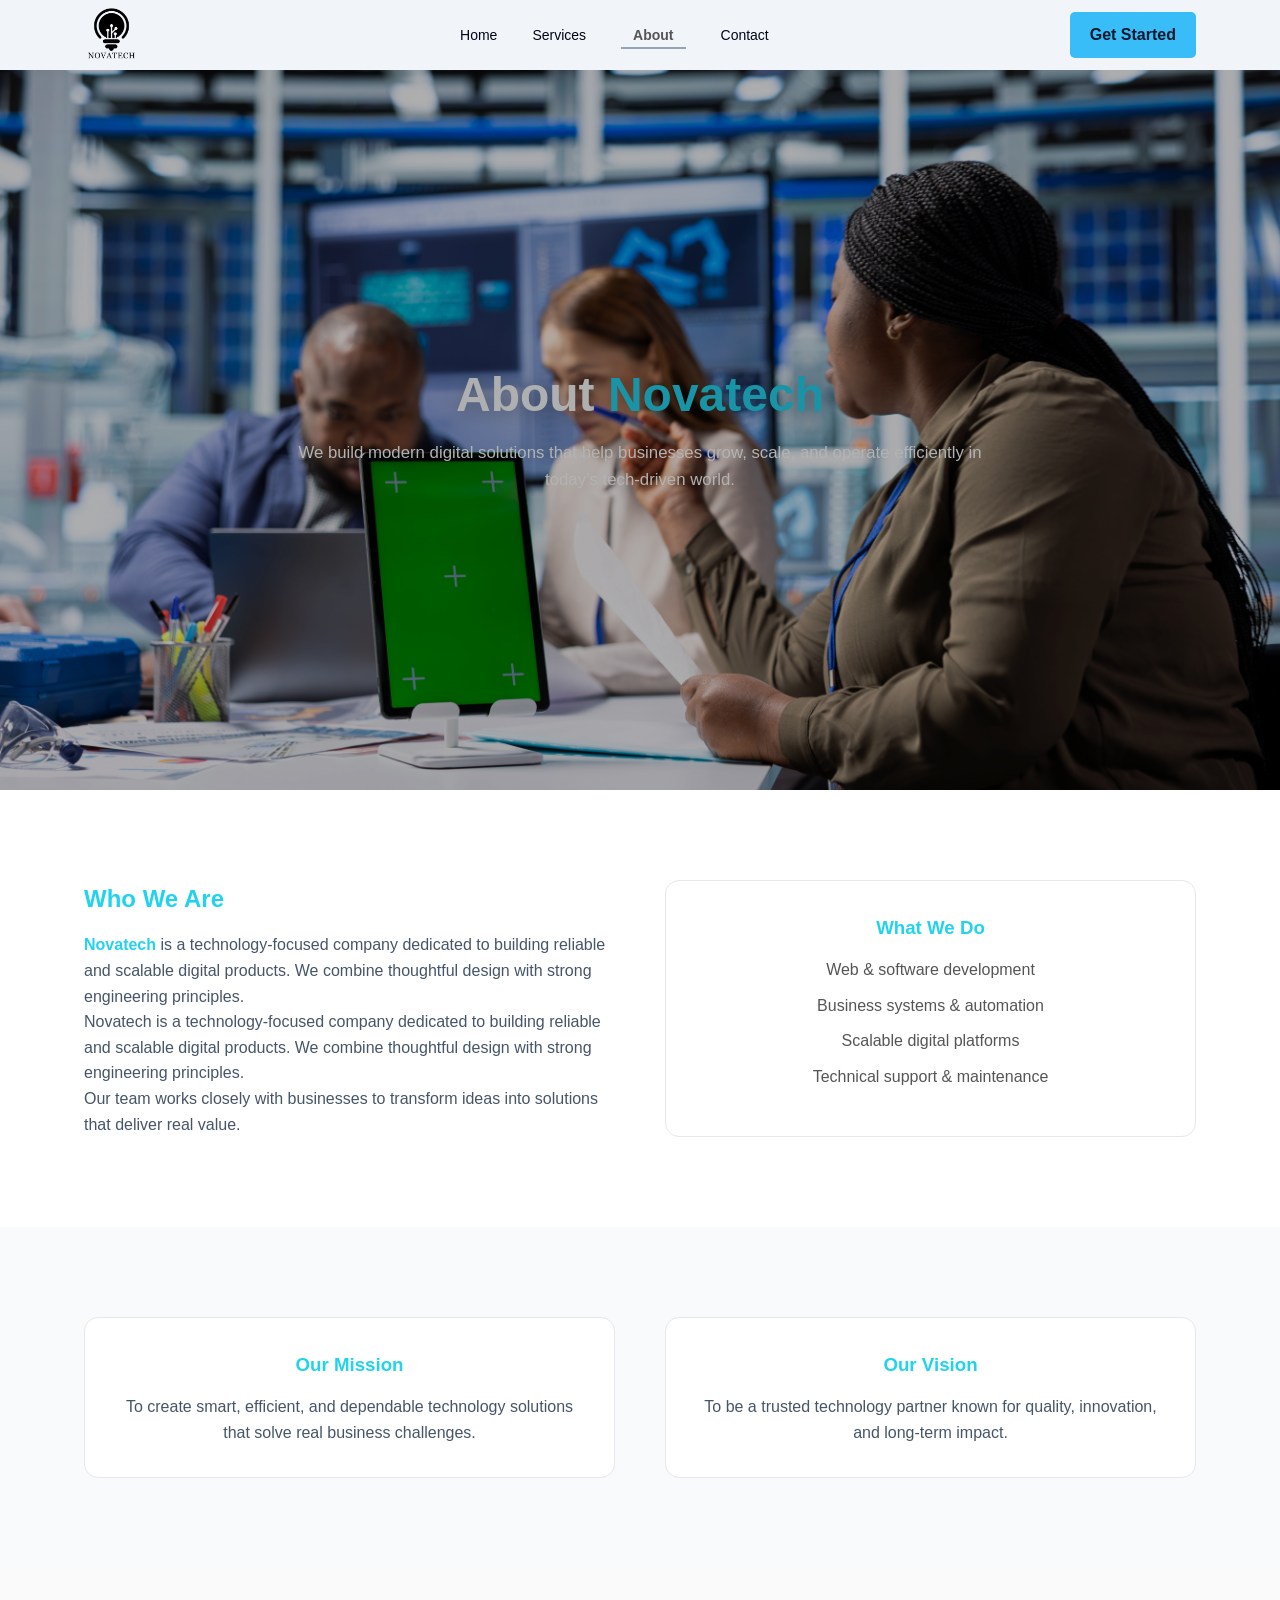
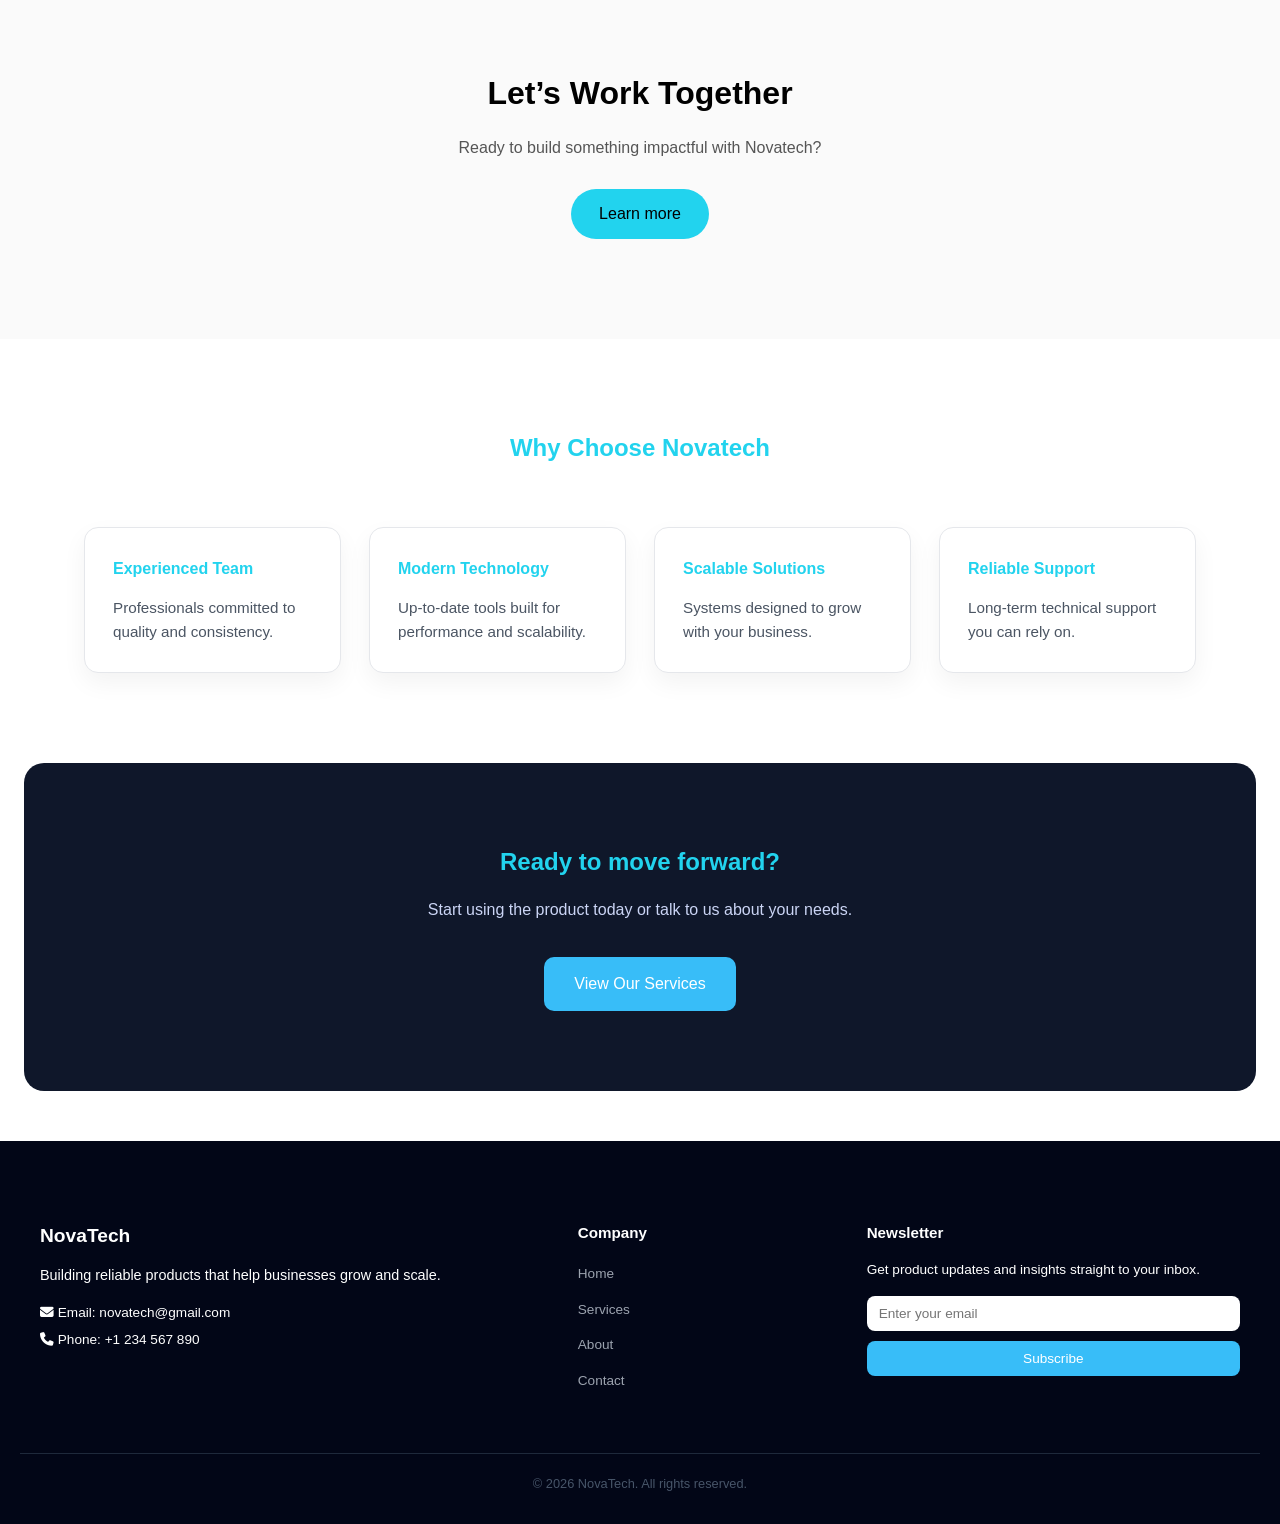
==== commit 70d2e609: "fix: update navigation links and button text for consistency" ====
--- a/About.html
+++ b/About.html
@@ -136,7 +136,7 @@
           <p>Start using the product today or talk to us about your needs.</p>
 
           <div class="product-cta-buttons">
-            <a href="pricing.html" class="btn-primary">View Our Services</a>
+            <a href="services.html" class="btn-primary">View Our Services</a>
           </div>
         </div>
       </section>
@@ -161,7 +161,6 @@
       <ul>
         <li><a href="index.html">Home</a></li>
         <li><a href="services.html">Services</a></li>
-        <li><a href="pricing.html">Pricing</a></li>
         <li><a href="about.html">About</a></li>
         <li><a href="contact.html">Contact</a></li>
       </ul>
--- a/style.css
+++ b/style.css
@@ -682,7 +682,7 @@
 .hero-services {
   position: relative;
   min-height: 100vh;
-  background: url("./images/service.jpg") center/cover no-repeat;
+  background: url("./images/servicepage.png") center/cover no-repeat;
   display: flex;
   align-items: center;
   padding: 0 5%;
